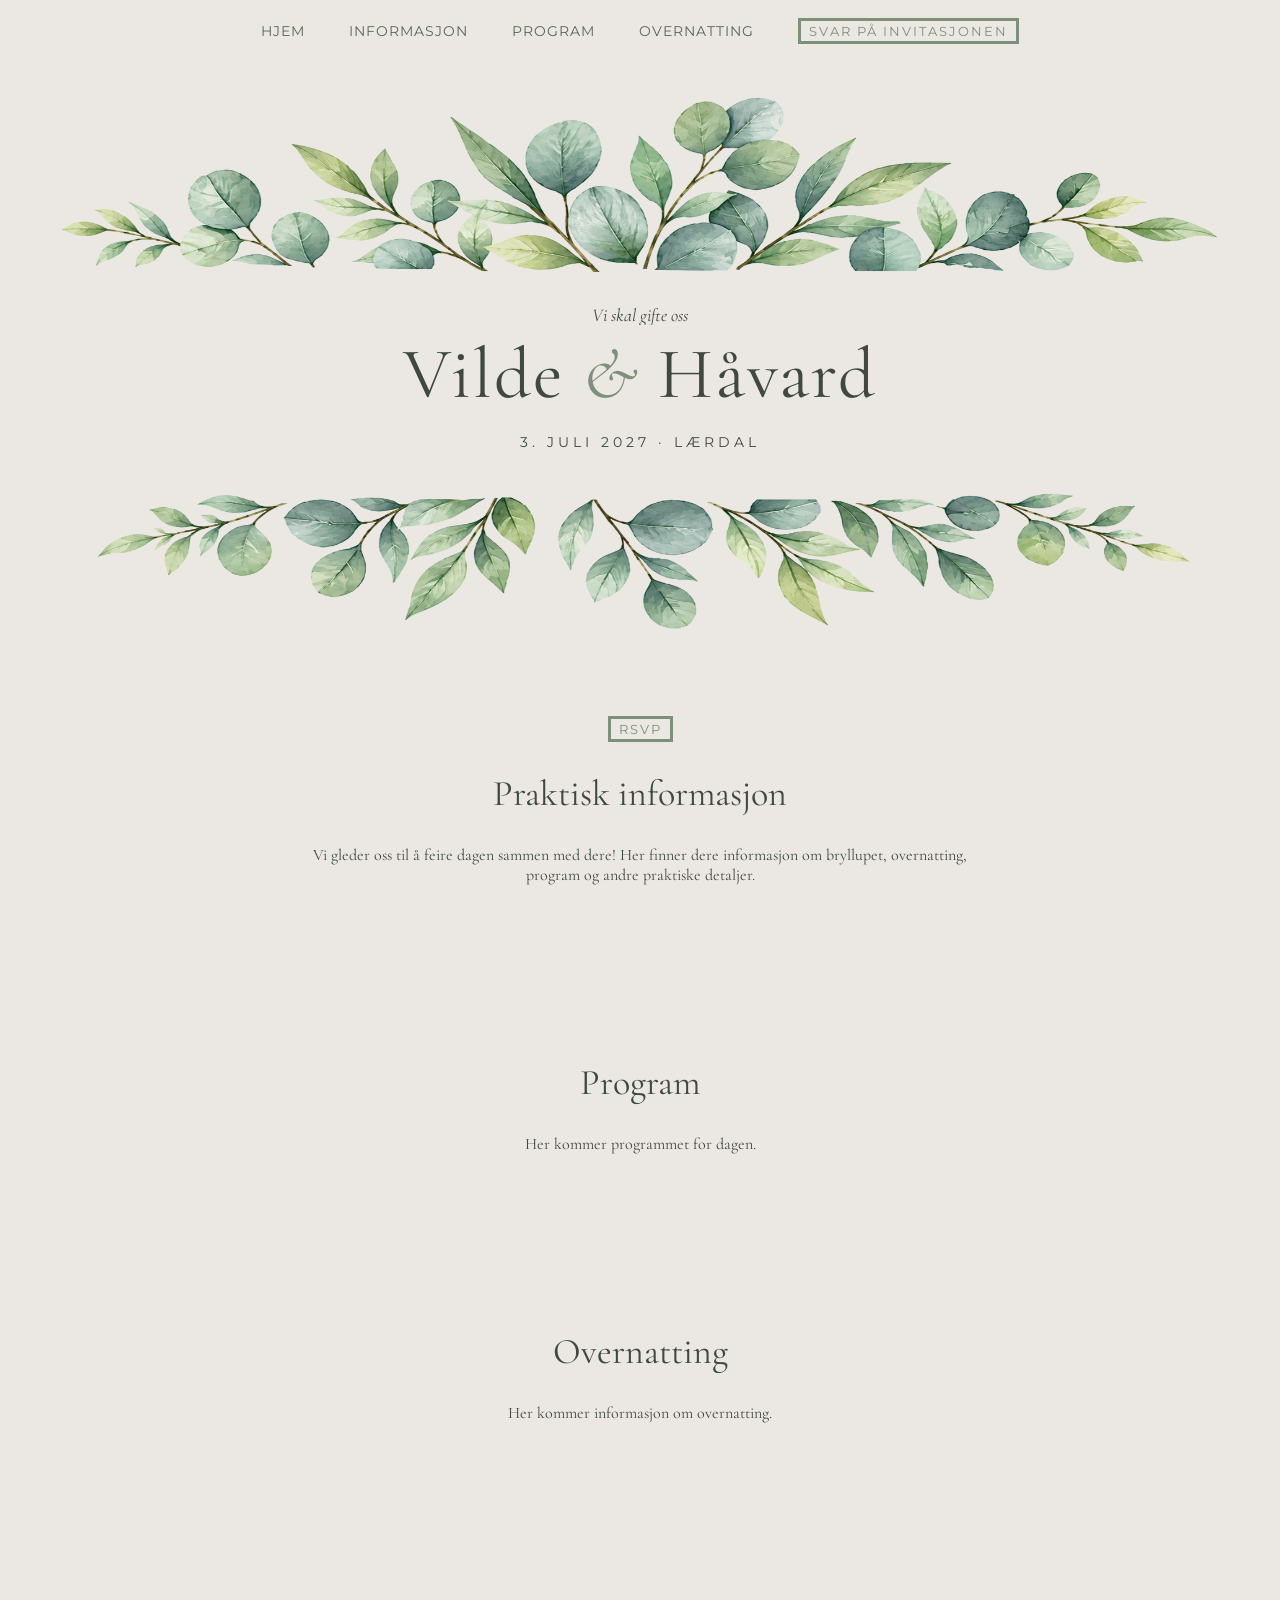
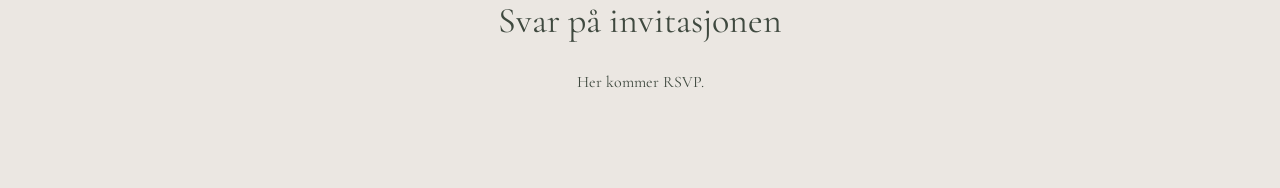
==== index.html @ 1a95b02e "Add files via upload" ====
<!DOCTYPE html>
<html lang="no">

<head>

    <!-- ========================================
         GRUNNLEGGENDE INNSTILLINGER
         ======================================== -->

    <meta charset="UTF-8">
    <meta name="viewport" content="width=device-width, initial-scale=1.0">

    <!-- BER SØKEMOTORER OM Å IKKE VISE SIDEN -->
    <meta name="robots" content="noindex, nofollow">

    <title>Vilde & Håvard</title>


    <!-- ========================================
         FONTER
         ======================================== -->

    <link rel="preconnect" href="https://fonts.googleapis.com">
    <link rel="preconnect" href="https://fonts.gstatic.com" crossorigin>

    <link
        href="https://fonts.googleapis.com/css2?family=Cormorant+Garamond:ital,wght@0,400;1,400&family=Montserrat:wght@300;400&display=swap"
        rel="stylesheet"
    >


    <!-- ========================================
         CSS
         ======================================== -->

    <link rel="stylesheet" href="style.css">

</head>


<body>


    <!-- ========================================
         NAVIGASJON
         ======================================== -->

    <nav>
        <a href="#hjem">Hjem</a>
        <a href="#informasjon">Informasjon</a>
        <a href="#program">Program</a>
        <a href="#overnatting">Overnatting</a>
        <a href="#rsvp" class="nav-rsvp">Svar på invitasjonen</a>
    </nav>


    <!-- ========================================
         FORSIDE / HERO
         ======================================== -->

    <header id="hjem" class="hero">

        <div class="hero-innhold">

            <p class="intro">
                Vi skal gifte oss
            </p>

            <h1>
                Vilde <span>&</span> Håvard
            </h1>

            <p class="dato">
                3. JULI 2027 · LÆRDAL
            </p>

        </div>

    </header>

    <!-- ========================================
     RSVP-LENKE UNDER BLADENE
     ======================================== -->

<p class="hero-rsvp">
    <a href="rsvp.html">RSVP</a>
</p>

    <!-- ========================================
         INFORMASJON
         ======================================== -->

    <section id="informasjon">

        <h2>Praktisk informasjon</h2>

        <p>
            Vi gleder oss til å feire dagen sammen med dere!
            Her finner dere informasjon om bryllupet,
            overnatting, program og andre praktiske detaljer.
        </p>

    </section>


    <!-- ========================================
         PROGRAM
         ======================================== -->

    <section id="program">

        <h2>Program</h2>

        <p>
            Her kommer programmet for dagen.
        </p>

    </section>


    <!-- ========================================
         OVERNATTING
         ======================================== -->

    <section id="overnatting">

        <h2>Overnatting</h2>

        <p>
            Her kommer informasjon om overnatting.
        </p>

    </section>


    <!-- ========================================
         RSVP
         ======================================== -->

    <section id="rsvp">

        <h2>Svar på invitasjonen</h2>

        <p>
            Her kommer RSVP.
        </p>

    </section>


    <!-- ========================================
         JAVASCRIPT
         ======================================== -->

    <script src="script.js"></script>

</body>

</html>
---- style.css ----
/* ========================================
   GRUNNLEGGENDE DESIGN
   ======================================== */

html {
    scroll-behavior: smooth;

    /* Gjør at seksjonsoverskrifter ikke havner
       bak menyen når man trykker på en menylenke */
    scroll-padding-top: 180px;
}

body {
    margin: 0;

    background-color: #ebe7e2;
    color: #3f493f;

    font-family: "Cormorant Garamond", serif;
}


/* ========================================
   NAVIGASJON / MENY
   ======================================== */

nav {
    position: sticky;
    top: 0;

    text-align: center;
    padding: 18px 0;

    background-color: #ebe7e2;

    z-index: 200;
}

nav a {
    color: #596859;
    text-decoration: none;

    margin: 0 20px;

    font-size: 14px;
    letter-spacing: 1px;

    font-family: "Montserrat", sans-serif;
    text-transform: uppercase;
}


/* ========================================
   FORSIDE / HERO
   ======================================== */

.hero {
    min-height: 70vh;

    display: flex;
    justify-content: center;
    align-items: center;

    position: relative;

    text-align: center;
}


/* ========================================
   BOTANISK BAKGRUNNSBILDE
   ======================================== */

.hero::before {
    content: "";

    position: absolute;
    inset: 0;

    background-image: url("images/botanical.png");
    background-repeat: no-repeat;
    background-position: center -20px;
    background-size: 100% 100%;

    opacity: var(--background-opacity, 1);

    pointer-events: none;
    z-index: 0;
}


/* ========================================
   HERO-TEKST
   ======================================== */

.hero-innhold {
    position: relative;

    width: 100%;

    text-align: center;

    z-index: 5;
}


/* ========================================
   BAKGRUNN NÅR HERO-TEKSTEN HAR STOPPET
   ======================================== */

.hero-innhold.festet {
    background-color: #ebe7e2;
}


/* ========================================
   DEKKER INNHOLD SOM SCROLLER BAK
   OVERSKRIFT, DATO OG RSVP
   ======================================== */

.hero-innhold.festet::before {
    content: "";

    position: absolute;

    left: 0;
    right: 0;

    top: -40px;
    bottom: -45px;

    background-color: #ebe7e2;

    z-index: -1;
}

.hero-innhold.festet {
    background-color: #ebe7e2;
    isolation: isolate;
}


/* ========================================
   "VI SKAL GIFTE OSS"
   ======================================== */

.intro {
    margin-top: 5px;
    margin-bottom: 15px;

    font-size: 18px;
    font-style: italic;

    opacity: 1;
}


/* ========================================
   VILDE & HÅVARD
   ======================================== */

h1 {
    margin: 0;

    font-size: 72px;
    font-weight: normal;

    letter-spacing: 2px;
    line-height: 0.95;
}

h1 span {
    color: #7d907b;
    font-style: italic;
}


/* ========================================
   DATO OG STED
   ======================================== */

.dato {
    margin-top: 25px;
    margin-bottom: 15;

    font-size: 10px;
    letter-spacing: 4px;

    font-family: "Montserrat", sans-serif;
}

/* ========================================
   RSVP-KNAPPER
   ======================================== */

.hero-rsvp {
    margin: 0;
    text-align: center;
    z-index: 101;
}

.hero-rsvp a,
nav a.nav-rsvp {
    display: inline-block;

    color: #7d907b;

    font-family: "Montserrat", sans-serif;
    font-size: 13px;
    letter-spacing: 2px;
    text-transform: uppercase;

    text-decoration: none;

    border: 3px solid #7d907b;
    padding: 2px 8px;
}


/* ========================================
   VANLIGE SEKSJONER
   ======================================== */

section {
    max-width: 700px;

    margin: 0 auto;
    padding: 80px 30px;

    text-align: center;
}

h2 {
    margin-top: 0;

    font-size: 36px;
    font-weight: normal;
}


/* ========================================
   RSVP-SIDE
   ======================================== */

.rsvp-side {
    max-width: 620px;

    margin: 0 auto;
    padding: 80px 30px 120px;

    text-align: center;
    background-color: #ebe7e2;
}

.rsvp-intro {
    margin-bottom: 12px;

    color: #7d907b;

    font-family: "Montserrat", sans-serif;
    font-size: 13px;
    letter-spacing: 2px;
    text-transform: uppercase;
}

.rsvp-side h1 {
    margin-bottom: 20px;

    font-size: 54px;
    line-height: 1;
}

.rsvp-tekst {
    max-width: 500px;

    margin: 0 auto 45px;

    font-size: 19px;
    line-height: 1.5;
}


/* ========================================
   RSVP-SKJEMA
   ======================================== */

.rsvp-skjema {
    display: flex;
    flex-direction: column;

    text-align: left;
}

.rsvp-skjema label {
    margin-top: 22px;
    margin-bottom: 7px;

    font-family: "Montserrat", sans-serif;
    font-size: 12px;
    letter-spacing: 1.5px;
    text-transform: uppercase;

    color: #596859;
}

.rsvp-skjema input,
.rsvp-skjema select,
.rsvp-skjema textarea {
    width: 100%;
    box-sizing: border-box;

    padding: 12px 14px;

    background-color: transparent;

    border: 1px solid #aab4a7;

    color: #3f493f;

    font-family: "Montserrat", sans-serif;
    font-size: 14px;
}

.rsvp-skjema textarea {
    resize: vertical;
}

.rsvp-skjema input:focus,
.rsvp-skjema select:focus,
.rsvp-skjema textarea:focus {
    outline: none;
    border-color: #7d907b;
}


/* ========================================
   SEND SVAR-KNAPP
   ======================================== */

.rsvp-skjema button {
    align-self: center;

    margin-top: 35px;

    padding: 9px 22px;

    background-color: transparent;

    color: #7d907b;

    border: 2px solid #7d907b;

    font-family: "Montserrat", sans-serif;
    font-size: 13px;
    letter-spacing: 2px;
    text-transform: uppercase;

    cursor: pointer;
}

/* ========================================
   PERSONER I RSVP-SKJEMAET
   ======================================== */

.rsvp-person {
    margin-top: 30px;
    padding-top: 25px;

    border-top: 1px solid #d8ddd5;
}

.rsvp-person h2 {
    margin-bottom: 10px;

    font-size: 24px;
}

.rsvp-valg {
    display: flex;
    gap: 25px;

    margin-top: 12px;
}

.rsvp-valg label {
    display: flex;
    align-items: center;
    gap: 7px;

    margin: 0;

    text-transform: none;
    letter-spacing: 0;

    font-size: 14px;
}

.rsvp-valg input {
    width: auto;
}

/* ========================================
   BAKGRUNN PÅ RSVP-SIDEN
   ======================================== */

body:has(.rsvp-side) {
    background-color: #ebe7e2;
}
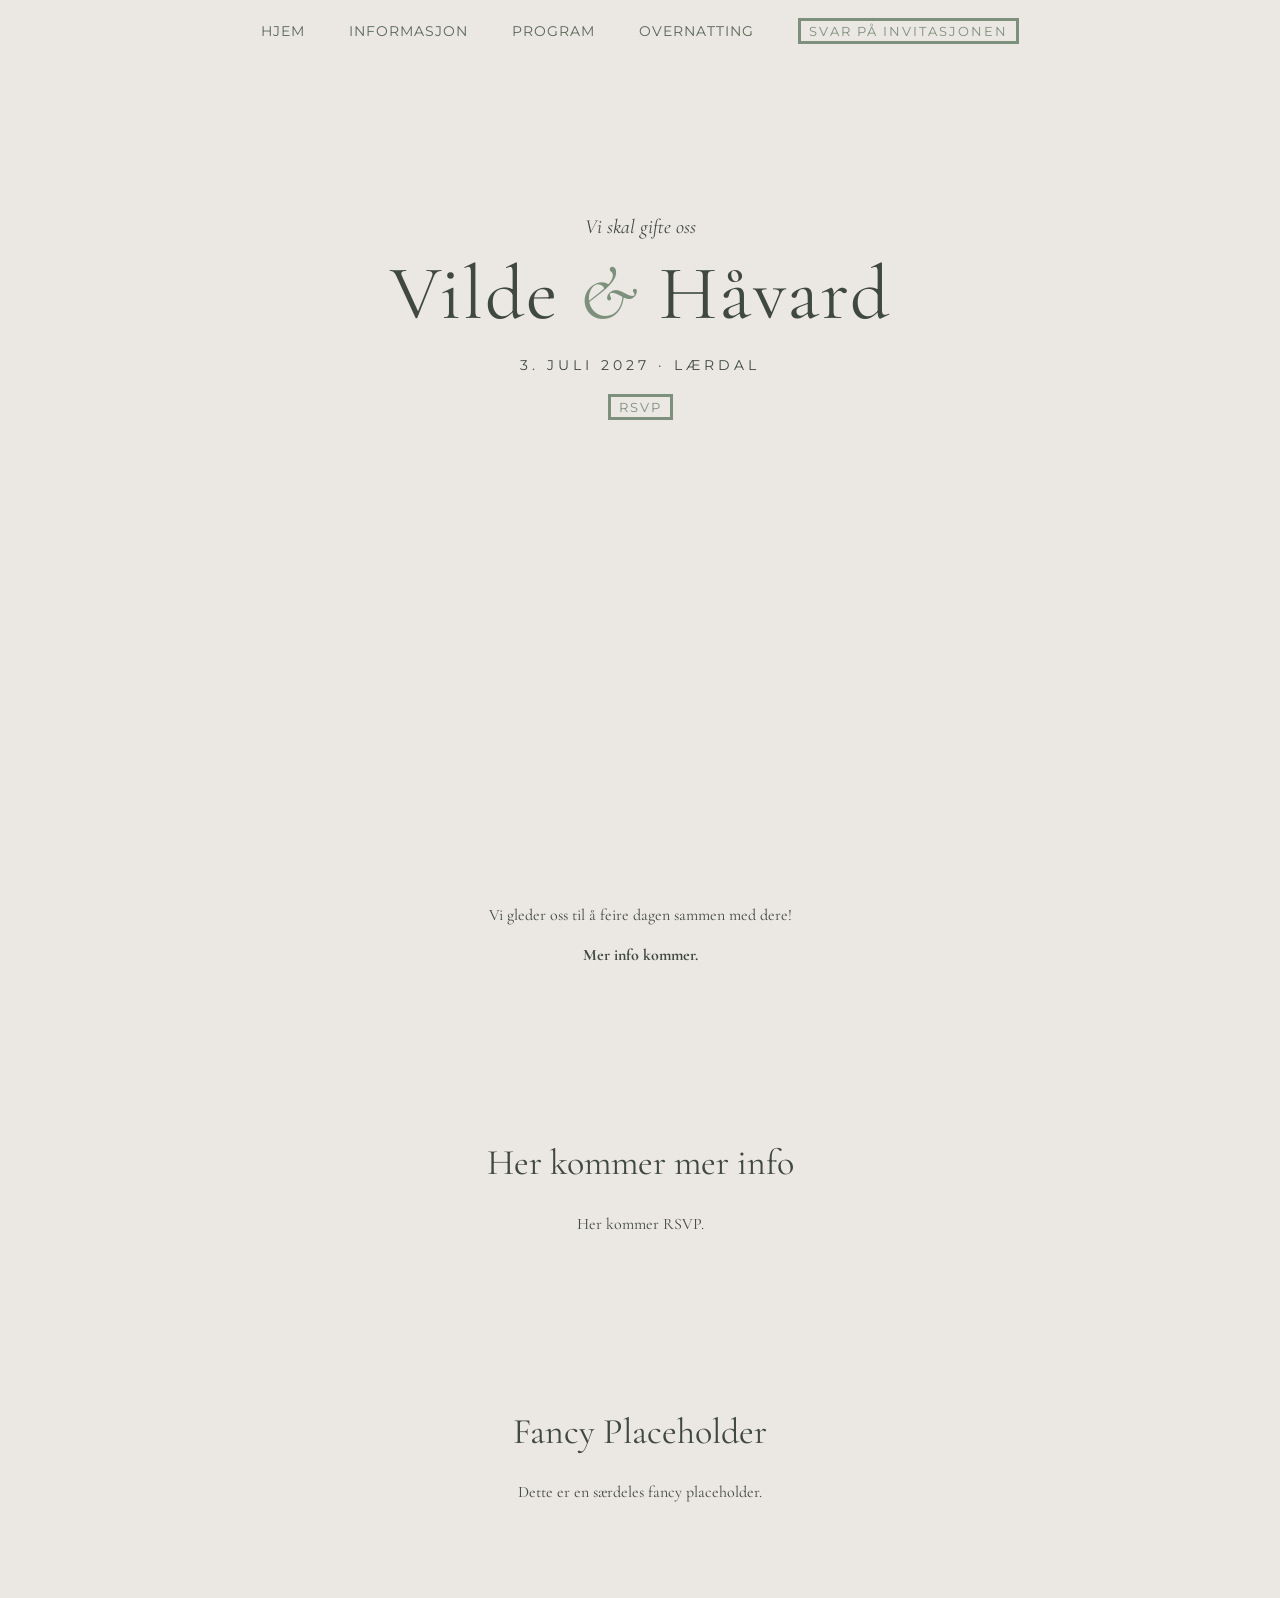
==== commit e71bc39d: "Add files via upload" ====
--- a/index.html
+++ b/index.html
@@ -58,9 +58,12 @@
          FORSIDE / HERO
          ======================================== -->
 
-    <header id="hjem" class="hero">
+   <header id="hjem" class="hero">
 
-        <div class="hero-innhold">
+    <img src="images/botanical-top.png" class="botanical botanical-top" alt="">
+    <img src="images/botanical-bottom.png" class="botanical botanical-bottom" alt="">
+
+    <div class="hero-innhold">
 
             <p class="intro">
                 Vi skal gifte oss
@@ -82,6 +85,7 @@
      RSVP-LENKE UNDER BLADENE
      ======================================== -->
 
+    <div class="hero-bakgrunn"></div>
 <p class="hero-rsvp">
     <a href="rsvp.html">RSVP</a>
 </p>
@@ -92,42 +96,12 @@
 
     <section id="informasjon">
 
-        <h2>Praktisk informasjon</h2>
 
         <p>
             Vi gleder oss til å feire dagen sammen med dere!
-            Her finner dere informasjon om bryllupet,
-            overnatting, program og andre praktiske detaljer.
-        </p>
-
-    </section>
-
-
-    <!-- ========================================
-         PROGRAM
-         ======================================== -->
-
-    <section id="program">
-
-        <h2>Program</h2>
-
-        <p>
-            Her kommer programmet for dagen.
-        </p>
-
-    </section>
-
-
-    <!-- ========================================
-         OVERNATTING
-         ======================================== -->
-
-    <section id="overnatting">
-
-        <h2>Overnatting</h2>
-
-        <p>
-            Her kommer informasjon om overnatting.
+            <br> 
+            <br>
+            <b>Mer info kommer.</b> 
         </p>
 
     </section>
@@ -139,10 +113,20 @@
 
     <section id="rsvp">
 
-        <h2>Svar på invitasjonen</h2>
+        <h2>Her kommer mer info</h2>
 
         <p>
             Her kommer RSVP.
+        </p>
+
+    </section>
+
+     <section id="placeholder">
+
+        <h2>Fancy Placeholder</h2>
+
+        <p>
+            Dette er en særdeles fancy placeholder.
         </p>
 
     </section>
--- a/style.css
+++ b/style.css
@@ -55,38 +55,22 @@
    ======================================== */
 
 .hero {
-    min-height: 70vh;
+    width: 100%;
+    max-width: 1646px;
+    aspect-ratio: 12 / 7;
 
     display: flex;
     justify-content: center;
     align-items: center;
-
     position: relative;
-
-    text-align: center;
-}
-
-
+    text-align: center;
+    margin: 0 auto;
+}
 /* ========================================
    BOTANISK BAKGRUNNSBILDE
    ======================================== */
 
-.hero::before {
-    content: "";
-
-    position: absolute;
-    inset: 0;
-
-    background-image: url("images/botanical.png");
-    background-repeat: no-repeat;
-    background-position: center -20px;
-    background-size: 100% 100%;
-
-    opacity: var(--background-opacity, 1);
-
-    pointer-events: none;
-    z-index: 0;
-}
+
 
 
 /* ========================================
@@ -104,40 +88,42 @@
 }
 
 
-/* ========================================
-   BAKGRUNN NÅR HERO-TEKSTEN HAR STOPPET
-   ======================================== */
-
-.hero-innhold.festet {
-    background-color: #ebe7e2;
-}
-
-
-/* ========================================
-   DEKKER INNHOLD SOM SCROLLER BAK
-   OVERSKRIFT, DATO OG RSVP
-   ======================================== */
-
-.hero-innhold.festet::before {
-    content: "";
-
+
+
+/* ========================================
+   BOTANISKE BLADER
+   ======================================== */
+
+.botanical {
     position: absolute;
-
     left: 0;
-    right: 0;
-
-    top: -40px;
-    bottom: -45px;
-
-    background-color: #ebe7e2;
-
-    z-index: -1;
-}
-
-.hero-innhold.festet {
-    background-color: #ebe7e2;
-    isolation: isolate;
-}
+    width: 100%;
+    height: auto;
+
+    pointer-events: none;
+    z-index: 1;
+}
+
+
+   .botanical-top {
+    top: 0;
+    width: 55%;
+    left: 50%;
+    transform: translateX(-50%);
+    z-index: 99;
+}
+
+
+
+.botanical-bottom {
+    bottom: 0;
+    transform-origin: center top;
+
+    width: 55%;
+    left: 50%;
+    transform: translateX(-50%);
+}
+
 
 
 /* ========================================
@@ -146,9 +132,9 @@
 
 .intro {
     margin-top: 5px;
-    margin-bottom: 15px;
-
-    font-size: 18px;
+    margin-bottom: 5px;
+
+    font-size: 20px;
     font-style: italic;
 
     opacity: 1;
@@ -161,12 +147,10 @@
 
 h1 {
     margin: 0;
-
-    font-size: 72px;
+    font-size: clamp(30px, 6vw, 100px);
     font-weight: normal;
-
     letter-spacing: 2px;
-    line-height: 0.95;
+    line-height: .95;
 }
 
 h1 span {
@@ -180,8 +164,8 @@
    ======================================== */
 
 .dato {
-    margin-top: 25px;
-    margin-bottom: 15;
+    margin-top: 20px;
+    margin-bottom: 15px;
 
     font-size: 10px;
     letter-spacing: 4px;
@@ -405,4 +389,55 @@
 
 body:has(.rsvp-side) {
     background-color: #ebe7e2;
-}+}
+
+/* ==========================================
+   MOBIL - NAVIGASJON
+   ========================================== */
+
+@media (max-width: 700px) {
+
+    nav {
+        width: 100%;
+        box-sizing: border-box;
+    }
+
+    nav ul {
+        display: flex;
+        flex-wrap: wrap;
+        justify-content: center;
+        gap: 10px 22px;
+        padding: 16px 12px;
+        margin: 0;
+    }
+
+    nav a {
+        white-space: nowrap;
+    }
+
+
+    .hero-innhold h1 {
+        font-size: 52px;
+        line-height: 1.25;
+    }
+
+    .intro {
+    transform: translateY(25px);
+    margin-bottom: 30px;
+}
+
+}
+
+
+/* ==========================================
+   BAKGRUNNSFARGE BAK HERO
+   ========================================== */
+.hero-bakgrunn {
+    position: fixed;
+    top: 0;
+    left: 0;
+    width: 100%;
+    background: #ebe7e2;
+    z-index: 98;
+    pointer-events: none;
+}
